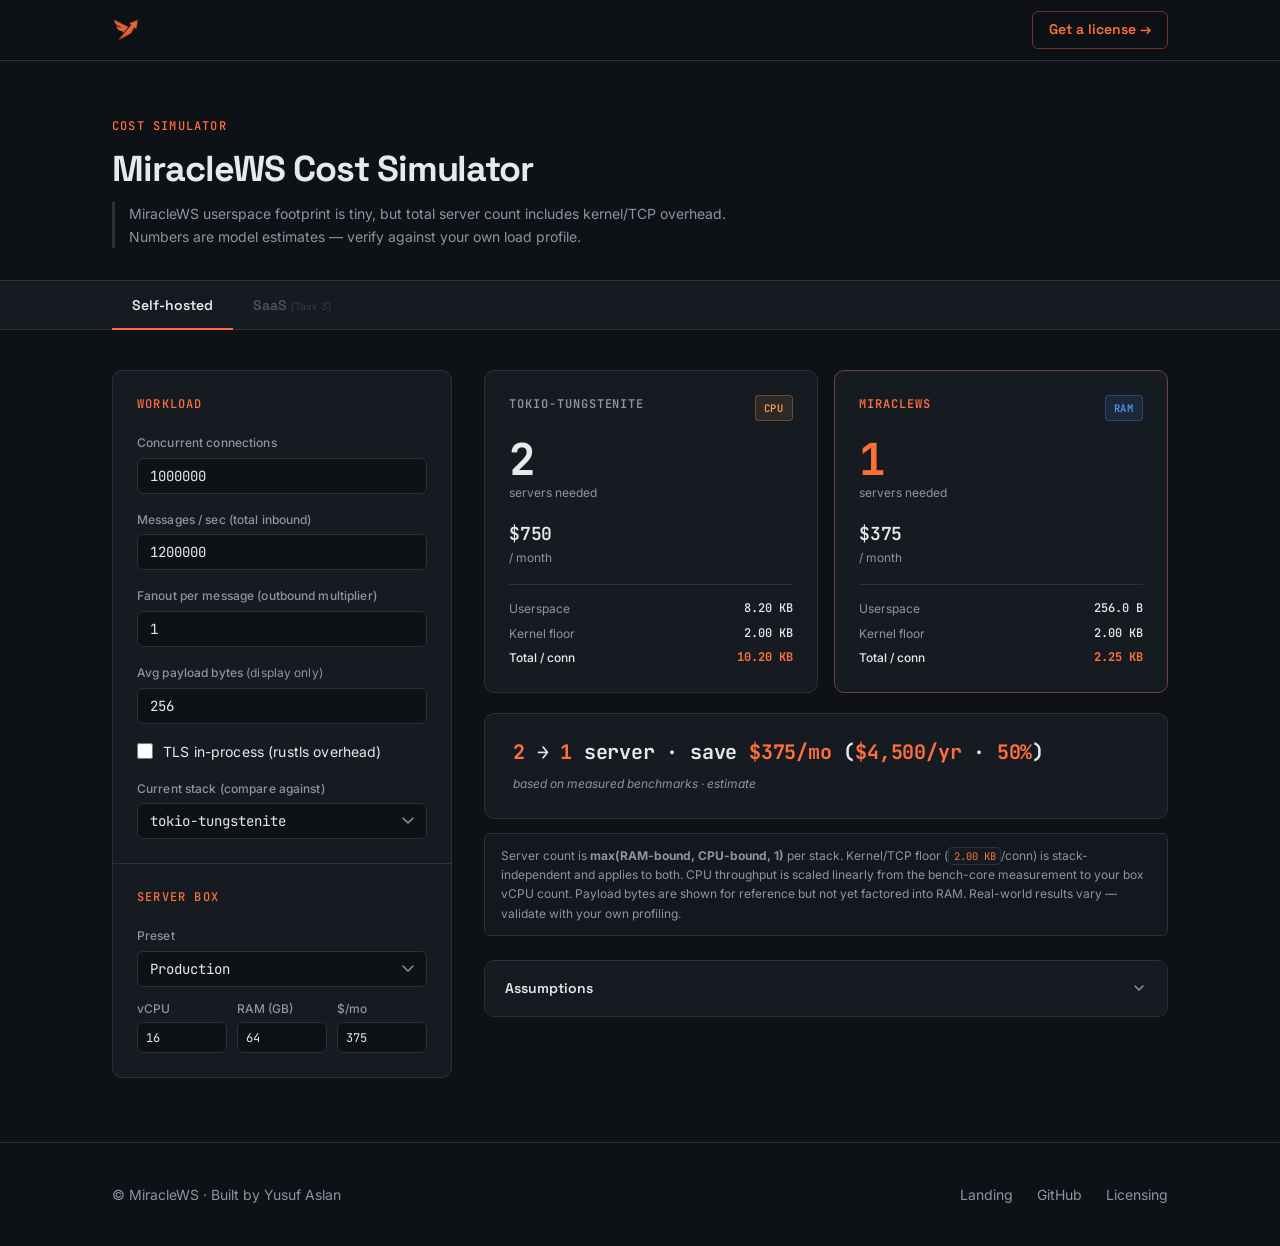
==== docs/cost.html @ 75345f38 "feat(cost-sim): cost.html + cost.js self-hosted tab + assumptions panel - cost-model.js: serversFor " ====
<!DOCTYPE html>
<html lang="en">
<head>
  <meta charset="UTF-8" />
  <meta name="viewport" content="width=device-width, initial-scale=1.0" />
  <title>MiracleWS Cost Simulator</title>
  <meta name="description" content="Estimate how many servers you need with MiracleWS vs your current WebSocket stack. Per-connection RAM breakdown with kernel/TCP overhead included." />

  <!-- Fonts -->
  <link rel="preconnect" href="https://fonts.googleapis.com" />
  <link rel="preconnect" href="https://fonts.gstatic.com" crossorigin />
  <link
    rel="stylesheet"
    href="https://fonts.googleapis.com/css2?family=Inter:wght@400;500&family=JetBrains+Mono:wght@400;500;600;700&family=Space+Grotesk:wght@400;500;600;700&display=swap"
  />

  <link rel="stylesheet" href="style.css" />
  <link rel="stylesheet" href="cost.css" />

  <!-- Screen-reader utility -->
  <style>
    .sr-only {
      position: absolute;
      width: 1px;
      height: 1px;
      padding: 0;
      margin: -1px;
      overflow: hidden;
      clip: rect(0, 0, 0, 0);
      white-space: nowrap;
      border-width: 0;
    }
  </style>
</head>
<body>

  <!-- Navigation -->
  <nav class="nav" aria-label="Site navigation">
    <div class="nav__inner">
      <a href="index.html" class="nav__logo" aria-label="MiracleWS — back to landing">
        <img src="assets/logo-mark.png" alt="MiracleWS mark" height="28" width="28" />
      </a>
      <a href="https://github.com/pikyusufaslan/miraclews/issues" class="nav__cta">
        Get a license &rarr;
      </a>
    </div>
  </nav>

  <main>

    <!-- Page header -->
    <header class="cost-header">
      <div class="container">
        <span class="section-label" aria-hidden="true">Cost Simulator</span>
        <h1>MiracleWS Cost Simulator</h1>
        <p class="cost-header__sub">
          MiracleWS userspace footprint is tiny, but total server count includes kernel/TCP overhead.
          Numbers are model estimates &mdash; verify against your own load profile.
        </p>
      </div>
    </header>

    <!-- Tab bar -->
    <div class="cost-tabs" role="tablist" aria-label="Simulator mode">
      <div class="cost-tabs__inner">
        <button
          id="tab-selfhosted"
          class="cost-tab cost-tab--active"
          role="tab"
          aria-selected="true"
          aria-controls="panel-selfhosted"
        >Self-hosted</button>
        <button
          id="tab-saas"
          class="cost-tab"
          role="tab"
          aria-selected="false"
          aria-controls="panel-saas"
          disabled
          title="SaaS comparison coming soon"
        >SaaS <span style="font-weight:400;opacity:0.6;font-size:0.75em;">(Task 3)</span></button>
      </div>
    </div>

    <!-- Self-hosted panel -->
    <section
      id="panel-selfhosted"
      class="cost-body"
      role="tabpanel"
      aria-labelledby="tab-selfhosted"
    >
      <div class="container">
        <div class="cost-layout">

          <!-- ── Inputs sidebar ── -->
          <aside class="cost-inputs" aria-label="Workload and box inputs">

            <!-- Workload -->
            <div class="input-section">
              <div class="input-section__title">Workload</div>

              <div class="input-row">
                <label for="input-conns">Concurrent connections</label>
                <input
                  type="number"
                  id="input-conns"
                  value="1000000"
                  min="0"
                  step="10000"
                  aria-describedby="conns-hint"
                />
                <span id="conns-hint" class="sr-only">Default 1 million connections</span>
              </div>

              <div class="input-row">
                <label for="input-msgs">Messages / sec (total inbound)</label>
                <input
                  type="number"
                  id="input-msgs"
                  value="1200000"
                  min="0"
                  step="100000"
                />
              </div>

              <div class="input-row">
                <label for="input-fanout">Fanout per message (outbound multiplier)</label>
                <input
                  type="number"
                  id="input-fanout"
                  value="1"
                  min="1"
                  step="1"
                />
              </div>

              <div class="input-row">
                <label for="input-payload">Avg payload bytes <span style="color:var(--muted);font-weight:400;">(display only)</span></label>
                <input
                  type="number"
                  id="input-payload"
                  value="256"
                  min="1"
                  step="64"
                  aria-describedby="payload-hint"
                />
                <span id="payload-hint" class="sr-only">Not currently factored into server count — shown for reference.</span>
              </div>

              <div class="input-row input-row--checkbox">
                <input type="checkbox" id="input-tls" />
                <label for="input-tls">TLS in-process (rustls overhead)</label>
              </div>

              <div class="input-row">
                <label for="input-stack">Current stack (compare against)</label>
                <select id="input-stack" aria-label="Current WebSocket stack">
                  <!-- populated by JS from DEFAULTS.stacks -->
                </select>
              </div>
            </div>

            <!-- Box preset -->
            <div class="input-section">
              <div class="input-section__title">Server box</div>
              <div class="box-preset-row">
                <div class="input-row" style="margin-bottom:0">
                  <label for="input-preset">Preset</label>
                  <select id="input-preset" aria-label="Box preset">
                    <!-- populated by JS from DEFAULTS.boxes -->
                  </select>
                </div>
                <div class="box-fields">
                  <div class="box-field">
                    <label for="input-vcpu">vCPU</label>
                    <input type="number" id="input-vcpu" min="1" step="1" />
                  </div>
                  <div class="box-field">
                    <label for="input-ram">RAM (GB)</label>
                    <input type="number" id="input-ram" min="1" step="1" />
                  </div>
                  <div class="box-field">
                    <label for="input-price">$/mo</label>
                    <input type="number" id="input-price" min="1" step="1" />
                  </div>
                </div>
              </div>
            </div>

          </aside>

          <!-- ── Results area ── -->
          <div class="cost-results" aria-live="polite" aria-label="Cost simulation results">

            <!-- Two comparison cards -->
            <div class="result-cards" role="region" aria-label="Comparison">
              <!-- Current stack card -->
              <div class="result-card" id="card-current" aria-label="Current stack results">
                <div class="result-card__header">
                  <span class="result-card__name" id="card-current-name">tokio-tungstenite</span>
                  <span class="result-card__bound-badge result-card__bound-badge--ram" id="card-current-badge">RAM</span>
                </div>
                <div class="result-card__primary">
                  <div class="result-card__servers" id="card-current-servers">—</div>
                  <div class="result-card__servers-label">servers needed</div>
                </div>
                <div>
                  <div class="result-card__monthly" id="card-current-monthly">—</div>
                  <div class="result-card__monthly-label">/ month</div>
                </div>
                <div class="result-card__breakdown">
                  <div class="breakdown-row">
                    <span class="breakdown-row__label">Userspace</span>
                    <span class="breakdown-row__value" id="card-current-us">—</span>
                  </div>
                  <div class="breakdown-row">
                    <span class="breakdown-row__label">Kernel floor</span>
                    <span class="breakdown-row__value" id="card-current-kern">—</span>
                  </div>
                  <div class="breakdown-row" id="card-current-tls-row" style="display:none">
                    <span class="breakdown-row__label">rustls (TLS)</span>
                    <span class="breakdown-row__value" id="card-current-tls-val">—</span>
                  </div>
                  <div class="breakdown-row breakdown-row--total">
                    <span class="breakdown-row__label">Total / conn</span>
                    <span class="breakdown-row__value" id="card-current-total">—</span>
                  </div>
                </div>
              </div>

              <!-- MiracleWS card -->
              <div class="result-card result-card--miraclews" id="card-mws" aria-label="MiracleWS results">
                <div class="result-card__header">
                  <span class="result-card__name">MiracleWS</span>
                  <span class="result-card__bound-badge result-card__bound-badge--ram" id="card-mws-badge">RAM</span>
                </div>
                <div class="result-card__primary">
                  <div class="result-card__servers" id="card-mws-servers">—</div>
                  <div class="result-card__servers-label">servers needed</div>
                </div>
                <div>
                  <div class="result-card__monthly" id="card-mws-monthly">—</div>
                  <div class="result-card__monthly-label">/ month</div>
                </div>
                <div class="result-card__breakdown">
                  <div class="breakdown-row">
                    <span class="breakdown-row__label">Userspace</span>
                    <span class="breakdown-row__value" id="card-mws-us">—</span>
                  </div>
                  <div class="breakdown-row">
                    <span class="breakdown-row__label">Kernel floor</span>
                    <span class="breakdown-row__value" id="card-mws-kern">—</span>
                  </div>
                  <div class="breakdown-row" id="card-mws-tls-row" style="display:none">
                    <span class="breakdown-row__label">rustls (TLS)</span>
                    <span class="breakdown-row__value" id="card-mws-tls-val">—</span>
                  </div>
                  <div class="breakdown-row breakdown-row--total">
                    <span class="breakdown-row__label">Total / conn</span>
                    <span class="breakdown-row__value" id="card-mws-total">—</span>
                  </div>
                </div>
              </div>
            </div>

            <!-- Saving headline -->
            <div class="saving-headline" id="saving-headline" aria-live="polite">
              <div class="saving-headline__line" id="saving-headline-text">Computing&hellip;</div>
              <div class="saving-headline__sub">based on measured benchmarks &middot; estimate</div>
            </div>

            <!-- Disclaimer -->
            <p class="cost-disclaimer">
              Server count is <strong>max(RAM-bound, CPU-bound, 1)</strong> per stack.
              Kernel/TCP floor (<code id="disc-kern">2 KB</code>/conn) is stack-independent and applies to both.
              CPU throughput is scaled linearly from the bench-core measurement to your box vCPU count.
              Payload bytes are shown for reference but not yet factored into RAM.
              Real-world results vary &mdash; validate with your own profiling.
            </p>

            <!-- Collapsible assumptions panel -->
            <details class="assumptions-panel" id="assumptions-panel">
              <summary>
                <span class="assumptions-summary__label">Assumptions</span>
                <svg class="assumptions-summary__chevron" width="16" height="16" viewBox="0 0 16 16" fill="none" aria-hidden="true">
                  <path d="M4 6l4 4 4-4" stroke="currentColor" stroke-width="1.5" stroke-linecap="round" stroke-linejoin="round"/>
                </svg>
              </summary>
              <div class="assumptions-content">

                <!-- Per-stack assumptions -->
                <div class="assumptions-group">
                  <div class="assumptions-group__title">Per-stack parameters</div>
                  <div class="assumptions-stacks" id="assumptions-stacks">
                    <!-- populated by JS -->
                  </div>
                </div>

                <!-- Global assumptions -->
                <div class="assumptions-group">
                  <div class="assumptions-group__title">Global parameters</div>
                  <div class="assumptions-grid">
                    <div class="assumption-field">
                      <label class="assumption-field__label" for="a-kernelFloorKB">
                        Kernel floor (KB/conn) <span class="tag tag--estimate">estimate</span>
                      </label>
                      <input type="number" id="a-kernelFloorKB" step="0.1" min="0" />
                    </div>
                    <div class="assumption-field">
                      <label class="assumption-field__label" for="a-rustlsKB">
                        rustls TLS (KB/conn) <span class="tag tag--measured">measured</span>
                      </label>
                      <input type="number" id="a-rustlsKB" step="0.1" min="0" />
                    </div>
                    <div class="assumption-field">
                      <label class="assumption-field__label" for="a-usableRamFrac">
                        Usable RAM fraction <span class="tag tag--estimate">estimate</span>
                      </label>
                      <input type="number" id="a-usableRamFrac" step="0.01" min="0.1" max="1" />
                    </div>
                    <div class="assumption-field">
                      <label class="assumption-field__label" for="a-benchCores">
                        Bench CPU cores <span class="tag tag--measured">measured</span>
                      </label>
                      <input type="number" id="a-benchCores" step="1" min="1" />
                    </div>
                  </div>
                </div>

                <!-- Reset -->
                <div class="assumptions-reset">
                  <button class="btn-reset" id="btn-reset" type="button">Reset to measured defaults</button>
                </div>

              </div>
            </details>

          </div><!-- /.cost-results -->

        </div><!-- /.cost-layout -->
      </div><!-- /.container -->
    </section>

    <!-- SaaS panel (stub — Task 3) -->
    <section
      id="panel-saas"
      role="tabpanel"
      aria-labelledby="tab-saas"
      hidden
    >
      <div class="container" style="padding-block: 4rem; text-align: center; color: var(--muted);">
        SaaS comparison coming in Task 3.
      </div>
    </section>

  </main>

  <!-- Footer -->
  <footer class="footer">
    <div class="footer__inner">
      <span class="footer__copy">&copy; MiracleWS &middot; Built by Yusuf Aslan</span>
      <nav class="footer__links" aria-label="Footer links">
        <a href="index.html" class="footer__link">Landing</a>
        <a href="https://github.com/pikyusufaslan/miraclews" class="footer__link">GitHub</a>
        <a href="https://github.com/pikyusufaslan/miraclews/issues" class="footer__link">Licensing</a>
      </nav>
    </div>
  </footer>

  <!-- Load model first, then UI wiring -->
  <script src="cost-model.js"></script>
  <script src="cost.js"></script>

</body>
</html>
---- docs/style.css ----
/* ================================================================
   MIRACLEWS — style.css
   Dark infrastructure product landing. Systems engineers audience.
   Palette: base/panel/hairline/text/muted/accent strictly from vars.
   ================================================================ */

/* ----------------------------------------------------------------
   1. Custom properties
   ---------------------------------------------------------------- */
:root {
  --base:     #0E1116;
  --panel:    #161B22;
  --hairline: #2A313C;
  --text:     #E6E9EE;
  --muted:    #8B95A3;
  --accent:   #FF6F3A;

  --font-display: 'Space Grotesk', system-ui, sans-serif;
  --font-body:    'Inter', system-ui, sans-serif;
  --font-mono:    'JetBrains Mono', 'Fira Code', monospace;

  --radius:   6px;
  --radius-lg: 10px;
  --container: 1120px;

  /* Type scale */
  --text-xs:   0.75rem;   /* 12px */
  --text-sm:   0.875rem;  /* 14px */
  --text-base: 1rem;      /* 16px */
  --text-lg:   1.125rem;  /* 18px */
  --text-xl:   1.25rem;   /* 20px */
  --text-2xl:  1.5rem;    /* 24px */
  --text-3xl:  1.875rem;  /* 30px */
  --text-4xl:  2.25rem;   /* 36px */
  --text-5xl:  3rem;      /* 48px */
  --text-6xl:  3.75rem;   /* 60px */
}

/* ----------------------------------------------------------------
   2. Reset & base
   ---------------------------------------------------------------- */
*, *::before, *::after {
  box-sizing: border-box;
  margin: 0;
  padding: 0;
}

html {
  scroll-behavior: smooth;
}

body {
  background-color: var(--base);
  color: var(--text);
  font-family: var(--font-body);
  font-size: var(--text-base);
  line-height: 1.65;
  -webkit-font-smoothing: antialiased;
  -moz-osx-font-smoothing: grayscale;
}

img {
  display: block;
  max-width: 100%;
  height: auto;
}

a {
  color: inherit;
  text-decoration: none;
}

/* ----------------------------------------------------------------
   3. Typography base
   ---------------------------------------------------------------- */
h1, h2, h3, h4 {
  font-family: var(--font-display);
  line-height: 1.15;
  color: var(--text);
  letter-spacing: -0.02em;
}

code, pre {
  font-family: var(--font-mono);
}

/* ----------------------------------------------------------------
   4. Layout utilities
   ---------------------------------------------------------------- */
.container {
  max-width: var(--container);
  margin-inline: auto;
  padding-inline: 2rem;
}

/* Sections use padding directly via section-specific rules.
   A shared .section class sets vertical rhythm.
   NOTE: all section padding declarations live here — no overrides
   elsewhere — to avoid specificity cancellation. */
.section {
  padding-block: 6rem;
}

.section--alt {
  background-color: var(--panel);
}

.section--flush-top {
  padding-top: 0;
}

/* Section heading block */
.section-label {
  display: block;
  font-family: var(--font-mono);
  font-size: var(--text-xs);
  font-weight: 500;
  letter-spacing: 0.1em;
  text-transform: uppercase;
  color: var(--accent);
  margin-bottom: 0.75rem;
}

.section-heading {
  font-size: clamp(var(--text-2xl), 3vw, var(--text-3xl));
  font-weight: 600;
  margin-bottom: 1rem;
}

.section-sub {
  font-size: var(--text-lg);
  color: var(--muted);
  max-width: 60ch;
  line-height: 1.7;
}

/* ----------------------------------------------------------------
   5. Navigation
   ---------------------------------------------------------------- */
.nav {
  position: sticky;
  top: 0;
  z-index: 100;
  /* Fallback for browsers without color-mix */
  background-color: rgba(14, 17, 22, 0.88);
  background-color: color-mix(in srgb, var(--base) 88%, transparent);
  backdrop-filter: blur(12px);
  -webkit-backdrop-filter: blur(12px);
  border-bottom: 1px solid var(--hairline);
}

.nav__inner {
  max-width: var(--container);
  margin-inline: auto;
  padding-inline: 2rem;
  height: 60px;
  display: flex;
  align-items: center;
  justify-content: space-between;
}

.nav__logo {
  display: flex;
  align-items: center;
  gap: 0.5rem;
  opacity: 0.9;
  transition: opacity 0.15s ease;
}

.nav__logo:hover,
.nav__logo:focus-visible {
  opacity: 1;
}

.nav__logo img {
  height: 28px;
  width: auto;
}

.nav__cta {
  font-family: var(--font-display);
  font-size: var(--text-sm);
  font-weight: 600;
  color: var(--accent);
  border: 1px solid color-mix(in srgb, var(--accent) 40%, transparent);
  padding: 0.4rem 1rem;
  border-radius: var(--radius);
  transition: background-color 0.15s ease, border-color 0.15s ease;
}

.nav__cta:hover,
.nav__cta:focus-visible {
  background-color: color-mix(in srgb, var(--accent) 10%, transparent);
  border-color: var(--accent);
  outline: none;
}

/* ----------------------------------------------------------------
   6. Hero
   ---------------------------------------------------------------- */
.hero {
  padding-block: 7rem 5rem;
  text-align: center;
  position: relative;
  overflow: hidden;
}

/* Subtle diagonal grid texture — engineered, not decorative */
.hero::before {
  content: '';
  position: absolute;
  inset: 0;
  background-image:
    linear-gradient(
      var(--hairline) 1px,
      transparent 1px
    ),
    linear-gradient(
      90deg,
      var(--hairline) 1px,
      transparent 1px
    );
  background-size: 64px 64px;
  opacity: 0.25;
  pointer-events: none;
}

/* Radial glow from center — very subtle */
.hero::after {
  content: '';
  position: absolute;
  inset: 0;
  background: radial-gradient(
    ellipse 70% 50% at 50% 0%,
    color-mix(in srgb, var(--accent) 6%, transparent),
    transparent 70%
  );
  pointer-events: none;
}

.hero__inner {
  position: relative;
  z-index: 1;
  max-width: var(--container);
  margin-inline: auto;
  padding-inline: 2rem;
}

.hero__wordmark {
  max-width: 380px;
  margin-inline: auto;
  margin-bottom: 3rem;
  animation: fadeUp 0.6s cubic-bezier(0.16, 1, 0.3, 1) both;
}

.hero__headline {
  font-size: clamp(var(--text-3xl), 5vw, var(--text-5xl));
  font-weight: 700;
  max-width: 18ch;
  margin-inline: auto;
  margin-bottom: 1.25rem;
  line-height: 1.1;
  letter-spacing: -0.03em;
  animation: fadeUp 0.6s 0.1s cubic-bezier(0.16, 1, 0.3, 1) both;
}

/* Ember on key phrase */
.hero__headline mark {
  background: none;
  color: var(--accent);
}

.hero__sub {
  font-size: var(--text-lg);
  color: var(--muted);
  max-width: 52ch;
  margin-inline: auto;
  margin-bottom: 2.5rem;
  line-height: 1.65;
  animation: fadeUp 0.6s 0.2s cubic-bezier(0.16, 1, 0.3, 1) both;
}

.hero__actions {
  display: flex;
  gap: 1rem;
  justify-content: center;
  align-items: center;
  flex-wrap: wrap;
  margin-bottom: 4rem;
  animation: fadeUp 0.6s 0.3s cubic-bezier(0.16, 1, 0.3, 1) both;
}

/* Primary CTA */
.btn-primary {
  display: inline-flex;
  align-items: center;
  gap: 0.5rem;
  font-family: var(--font-display);
  font-size: var(--text-base);
  font-weight: 600;
  color: var(--base);
  background-color: var(--accent);
  padding: 0.75rem 1.75rem;
  border-radius: var(--radius);
  border: 1px solid var(--accent);
  transition: background-color 0.15s ease, transform 0.15s ease;
  cursor: pointer;
}

.btn-primary:hover {
  background-color: color-mix(in srgb, var(--accent) 85%, #fff);
}

.btn-primary:active {
  transform: translateY(1px);
}

.btn-primary:focus-visible {
  outline: 2px solid var(--accent);
  outline-offset: 3px;
}

/* Secondary link */
.btn-ghost {
  display: inline-flex;
  align-items: center;
  gap: 0.375rem;
  font-family: var(--font-display);
  font-size: var(--text-base);
  font-weight: 500;
  color: var(--text);
  padding: 0.75rem 1.25rem;
  border-radius: var(--radius);
  border: 1px solid var(--hairline);
  transition: border-color 0.15s ease, color 0.15s ease;
}

.btn-ghost:hover {
  border-color: color-mix(in srgb, var(--hairline) 50%, var(--muted));
  color: var(--text);
}

.btn-ghost:focus-visible {
  outline: 2px solid var(--accent);
  outline-offset: 3px;
}

/* Hero ambient stat */
.hero__stat {
  display: inline-flex;
  flex-direction: column;
  align-items: center;
  gap: 0.375rem;
  animation: fadeUp 0.6s 0.4s cubic-bezier(0.16, 1, 0.3, 1) both;
}

.hero__stat-number {
  font-family: var(--font-mono);
  font-size: clamp(var(--text-4xl), 6vw, var(--text-6xl));
  font-weight: 600;
  color: var(--accent);
  line-height: 1;
  letter-spacing: -0.02em;
}

.hero__stat-label {
  font-family: var(--font-mono);
  font-size: var(--text-sm);
  color: var(--muted);
  letter-spacing: 0.04em;
}

/* ----------------------------------------------------------------
   7. Stats grid (At a glance)
   ---------------------------------------------------------------- */
.stats {
  padding-block: 5rem;
  border-top: 1px solid var(--hairline);
  border-bottom: 1px solid var(--hairline);
}

.stats__grid {
  display: grid;
  grid-template-columns: repeat(4, 1fr);
  gap: 1.5px;
  background-color: var(--hairline);
  border: 1px solid var(--hairline);
  border-radius: var(--radius-lg);
  overflow: hidden;
}

.stat-card {
  background-color: var(--panel);
  padding: 2.5rem 2rem;
  display: flex;
  flex-direction: column;
  gap: 0.625rem;
}

.stat-card__number {
  font-family: var(--font-mono);
  font-size: clamp(var(--text-3xl), 4vw, 2.75rem);
  font-weight: 700;
  color: var(--accent);
  line-height: 1;
  letter-spacing: -0.02em;
}

.stat-card__label {
  font-size: var(--text-sm);
  color: var(--muted);
  line-height: 1.4;
  font-weight: 400;
}

/* ----------------------------------------------------------------
   8. Why section
   ---------------------------------------------------------------- */
.why__body {
  max-width: 70ch;
}

.why__body p {
  color: var(--text);
  margin-bottom: 1.25rem;
  font-size: var(--text-base);
  line-height: 1.75;
}

.why__body p:last-child {
  margin-bottom: 0;
}

/* Global inline code style — used in why, how notes, bench, etc. */
:not(pre) > code {
  font-family: var(--font-mono);
  font-size: 0.875em;
  background-color: var(--panel);
  border: 1px solid var(--hairline);
  padding: 0.125em 0.45em;
  border-radius: 4px;
  color: var(--accent);
}

/* In section--alt panels, panel bg same as parent; use hairline bg instead */
.section--alt :not(pre) > code {
  background-color: var(--base);
}

/* ----------------------------------------------------------------
   9. How it works
   ---------------------------------------------------------------- */
.how__diagram-wrapper {
  margin-top: 3rem;
  background-color: var(--panel);
  border: 1px solid var(--hairline);
  border-radius: var(--radius-lg);
  overflow: hidden;
}

.how__diagram-header {
  display: flex;
  align-items: center;
  gap: 0.5rem;
  padding: 0.875rem 1.25rem;
  border-bottom: 1px solid var(--hairline);
  background-color: color-mix(in srgb, var(--hairline) 40%, var(--panel));
}

/* Traffic-light dots — engineering terminal aesthetic */
.how__diagram-dot {
  width: 12px;
  height: 12px;
  border-radius: 50%;
  background-color: var(--hairline);
}

.how__diagram-title {
  font-family: var(--font-mono);
  font-size: var(--text-xs);
  color: var(--muted);
  letter-spacing: 0.05em;
  margin-left: 0.5rem;
}

.how__diagram pre {
  padding: 2rem;
  font-family: var(--font-mono);
  font-size: clamp(0.65rem, 1.1vw, var(--text-sm));
  line-height: 1.6;
  color: var(--text);
  overflow-x: auto;
  white-space: pre;
  tab-size: 2;
  /* Ensure scroll doesn't bleed outside rounded wrapper */
  -webkit-overflow-scrolling: touch;
}

/* Color annotations within the diagram */
.how__diagram .dia-accent {
  color: var(--accent);
}

.how__diagram .dia-muted {
  color: var(--muted);
}

.how__notes {
  display: grid;
  grid-template-columns: repeat(3, 1fr);
  gap: 1.5rem;
  margin-top: 2rem;
}

.how__note {
  padding: 1.5rem;
  background-color: var(--panel);
  border: 1px solid var(--hairline);
  border-radius: var(--radius);
}

.how__note-title {
  font-family: var(--font-display);
  font-size: var(--text-sm);
  font-weight: 600;
  color: var(--text);
  margin-bottom: 0.5rem;
}

.how__note-body {
  font-size: var(--text-sm);
  color: var(--muted);
  line-height: 1.6;
}

/* ----------------------------------------------------------------
   10. Benchmarks
   ---------------------------------------------------------------- */
.bench__table-wrapper {
  margin-top: 2.5rem;
  border: 1px solid var(--hairline);
  border-radius: var(--radius-lg);
  overflow: hidden;
  overflow-x: auto;
}

table.bench-table {
  width: 100%;
  border-collapse: collapse;
  font-size: var(--text-sm);
}

.bench-table thead {
  background-color: color-mix(in srgb, var(--hairline) 40%, var(--panel));
  border-bottom: 1px solid var(--hairline);
}

.bench-table th {
  padding: 0.875rem 1.5rem;
  text-align: left;
  font-family: var(--font-mono);
  font-size: var(--text-xs);
  font-weight: 500;
  letter-spacing: 0.08em;
  text-transform: uppercase;
  color: var(--muted);
  white-space: nowrap;
}

.bench-table td {
  padding: 1.25rem 1.5rem;
  border-bottom: 1px solid var(--hairline);
  vertical-align: middle;
  color: var(--text);
}

.bench-table tbody tr:last-child td {
  border-bottom: none;
}

.bench-table tbody tr {
  background-color: var(--panel);
  transition: background-color 0.12s ease;
}

.bench-table tbody tr:hover {
  background-color: color-mix(in srgb, var(--panel) 80%, var(--hairline));
}

/* Backend name cell */
.bench-table td:first-child {
  font-family: var(--font-mono);
  font-size: var(--text-sm);
  color: var(--text);
  white-space: nowrap;
}

/* Numeric cells */
.bench-table td.num {
  font-family: var(--font-mono);
  font-weight: 600;
  color: var(--accent);
  white-space: nowrap;
}

.bench-table td.num-plain {
  font-family: var(--font-mono);
  color: var(--text);
  white-space: nowrap;
}

/* Callout */
.bench__callout {
  margin-top: 1.5rem;
  padding: 1.25rem 1.5rem;
  border-left: 3px solid var(--accent);
  background-color: color-mix(in srgb, var(--accent) 5%, var(--panel));
  border-radius: 0 var(--radius) var(--radius) 0;
  font-size: var(--text-sm);
  color: var(--text);
  line-height: 1.6;
}

.bench__callout strong {
  color: var(--accent);
  font-family: var(--font-mono);
}

.bench__note {
  margin-top: 1rem;
  font-size: var(--text-xs);
  color: var(--muted);
  letter-spacing: 0.01em;
}

/* ----------------------------------------------------------------
   11. Evidence
   ---------------------------------------------------------------- */
.evidence__grid {
  display: grid;
  grid-template-columns: repeat(3, 1fr);
  gap: 1.5rem;
  margin-top: 3rem;
}

.evidence-card {
  background-color: var(--panel);
  border: 1px solid var(--hairline);
  border-radius: var(--radius-lg);
  padding: 2rem;
  display: flex;
  flex-direction: column;
  gap: 1rem;
}

.evidence-card__badge {
  display: inline-flex;
  align-items: center;
  gap: 0.375rem;
  font-family: var(--font-mono);
  font-size: var(--text-xs);
  font-weight: 500;
  letter-spacing: 0.06em;
  text-transform: uppercase;
  color: var(--accent);
  padding: 0.3rem 0.75rem;
  border: 1px solid color-mix(in srgb, var(--accent) 35%, transparent);
  border-radius: 100px;
  width: fit-content;
}

/* Green badge variant for "passed" */
.evidence-card__badge--green {
  color: #4CAF7D;
  border-color: color-mix(in srgb, #4CAF7D 35%, transparent);
}

.evidence-card__title {
  font-family: var(--font-display);
  font-size: var(--text-lg);
  font-weight: 600;
  color: var(--text);
  line-height: 1.3;
}

.evidence-card__stat {
  font-family: var(--font-mono);
  font-size: clamp(var(--text-2xl), 3vw, var(--text-3xl));
  font-weight: 700;
  color: var(--accent);
  line-height: 1;
  letter-spacing: -0.01em;
}

.evidence-card__body {
  font-size: var(--text-sm);
  color: var(--muted);
  line-height: 1.65;
  margin-top: auto;
}

/* ----------------------------------------------------------------
   12. Licensing CTA
   ---------------------------------------------------------------- */
.cta-section {
  padding-block: 7rem;
  text-align: center;
}

.cta-section__inner {
  max-width: 640px;
  margin-inline: auto;
}

.cta-section__eyebrow {
  font-family: var(--font-mono);
  font-size: var(--text-xs);
  letter-spacing: 0.12em;
  text-transform: uppercase;
  color: var(--muted);
  margin-bottom: 1.5rem;
}

.cta-section__heading {
  font-size: clamp(var(--text-2xl), 4vw, var(--text-4xl));
  font-weight: 700;
  margin-bottom: 1.25rem;
  line-height: 1.15;
}

.cta-section__body {
  font-size: var(--text-base);
  color: var(--muted);
  line-height: 1.75;
  margin-bottom: 2.5rem;
  max-width: 52ch;
  margin-inline: auto;
}

.cta-section__body p {
  margin-bottom: 0;
}

/* ----------------------------------------------------------------
   13. Footer
   ---------------------------------------------------------------- */
.footer {
  border-top: 1px solid var(--hairline);
  padding-block: 2.5rem;
}

.footer__inner {
  max-width: var(--container);
  margin-inline: auto;
  padding-inline: 2rem;
  display: flex;
  align-items: center;
  justify-content: space-between;
  flex-wrap: wrap;
  gap: 1rem;
}

.footer__copy {
  font-size: var(--text-sm);
  color: var(--muted);
}

.footer__links {
  display: flex;
  gap: 1.5rem;
  align-items: center;
}

.footer__link {
  font-size: var(--text-sm);
  color: var(--muted);
  transition: color 0.15s ease;
}

.footer__link:hover {
  color: var(--text);
}

.footer__link:focus-visible {
  outline: 2px solid var(--accent);
  outline-offset: 3px;
  border-radius: 2px;
}

/* ----------------------------------------------------------------
   14. Animations
   ---------------------------------------------------------------- */
@keyframes fadeUp {
  from {
    opacity: 0;
    transform: translateY(18px);
  }
  to {
    opacity: 1;
    transform: translateY(0);
  }
}

/* ----------------------------------------------------------------
   15. Focus visible (global)
   ---------------------------------------------------------------- */
:focus-visible {
  outline: 2px solid var(--accent);
  outline-offset: 3px;
  border-radius: 3px;
}

/* Reset for elements that handle focus themselves */
:focus:not(:focus-visible) {
  outline: none;
}

/* ----------------------------------------------------------------
   16. Responsive
   ---------------------------------------------------------------- */

/* ≤ 900px — collapse stats to 2 cols, how notes to 1 col */
@media (max-width: 900px) {
  .stats__grid {
    grid-template-columns: repeat(2, 1fr);
  }

  .how__notes {
    grid-template-columns: repeat(2, 1fr);
  }

  .evidence__grid {
    grid-template-columns: repeat(2, 1fr);
  }
}

/* ≤ 640px — full mobile */
@media (max-width: 640px) {
  .container {
    padding-inline: 1.25rem;
  }

  .section {
    padding-block: 4rem;
  }

  .nav__inner {
    padding-inline: 1.25rem;
  }

  .hero {
    padding-block: 4.5rem 3.5rem;
  }

  .hero__inner {
    padding-inline: 1.25rem;
  }

  .hero__wordmark {
    max-width: 260px;
    margin-bottom: 2rem;
  }

  .stats {
    padding-block: 3.5rem;
  }

  .stats__grid {
    grid-template-columns: repeat(2, 1fr);
  }

  .stat-card {
    padding: 1.75rem 1.25rem;
  }

  .how__notes {
    grid-template-columns: 1fr;
  }

  .evidence__grid {
    grid-template-columns: 1fr;
  }

  .bench__table-wrapper {
    margin-inline: -1.25rem;
    border-radius: 0;
    border-left: none;
    border-right: none;
  }

  .bench-table th,
  .bench-table td {
    padding: 0.875rem 1rem;
  }

  .footer__inner {
    flex-direction: column;
    align-items: flex-start;
    padding-inline: 1.25rem;
  }

  .cta-section {
    padding-block: 4.5rem;
  }
}

/* ≤ 420px */
@media (max-width: 420px) {
  .stats__grid {
    grid-template-columns: 1fr;
  }

  .hero__actions {
    flex-direction: column;
    align-items: stretch;
  }

  .btn-primary,
  .btn-ghost {
    justify-content: center;
  }
}

/* ----------------------------------------------------------------
   17. Reduced motion
   ---------------------------------------------------------------- */
@media (prefers-reduced-motion: reduce) {
  html {
    scroll-behavior: auto;
  }

  *,
  *::before,
  *::after {
    animation-duration: 0.01ms !important;
    animation-iteration-count: 1 !important;
    transition-duration: 0.01ms !important;
  }
}
---- docs/cost.css ----
/* ================================================================
   MIRACLEWS — cost.css
   Cost Simulator page styles. Extends style.css variables/resets.
   ================================================================ */

/* ----------------------------------------------------------------
   Page header
   ---------------------------------------------------------------- */
.cost-header {
  padding-block: 3.5rem 2rem;
  border-bottom: 1px solid var(--hairline);
}

.cost-header h1 {
  font-size: clamp(var(--text-2xl), 3.5vw, var(--text-4xl));
  font-weight: 700;
  letter-spacing: -0.03em;
  margin-bottom: 0.75rem;
}

.cost-header__sub {
  font-size: var(--text-sm);
  color: var(--muted);
  max-width: 70ch;
  line-height: 1.65;
  border-left: 3px solid var(--hairline);
  padding-left: 0.875rem;
  margin-top: 0.5rem;
}

/* ----------------------------------------------------------------
   Tab bar
   ---------------------------------------------------------------- */
.cost-tabs {
  border-bottom: 1px solid var(--hairline);
  background-color: var(--panel);
}

.cost-tabs__inner {
  max-width: var(--container);
  margin-inline: auto;
  padding-inline: 2rem;
  display: flex;
  gap: 0;
}

.cost-tab {
  font-family: var(--font-display);
  font-size: var(--text-sm);
  font-weight: 600;
  color: var(--muted);
  background: none;
  border: none;
  border-bottom: 2px solid transparent;
  padding: 0.875rem 1.25rem;
  cursor: pointer;
  transition: color 0.15s ease, border-color 0.15s ease;
  position: relative;
  top: 1px; /* overlap the border-bottom of .cost-tabs */
  white-space: nowrap;
}

.cost-tab:hover {
  color: var(--text);
}

.cost-tab--active {
  color: var(--text);
  border-bottom-color: var(--accent);
}

.cost-tab:disabled {
  cursor: not-allowed;
  opacity: 0.45;
}

.cost-tab:focus-visible {
  outline: 2px solid var(--accent);
  outline-offset: -2px;
}

/* ----------------------------------------------------------------
   Main layout — sidebar inputs + results
   ---------------------------------------------------------------- */
.cost-body {
  padding-block: 2.5rem 4rem;
}

.cost-layout {
  display: grid;
  grid-template-columns: 340px 1fr;
  gap: 2rem;
  align-items: start;
}

/* ----------------------------------------------------------------
   Input panel
   ---------------------------------------------------------------- */
.cost-inputs {
  background-color: var(--panel);
  border: 1px solid var(--hairline);
  border-radius: var(--radius-lg);
  overflow: hidden;
}

.input-section {
  padding: 1.5rem;
  border-bottom: 1px solid var(--hairline);
}

.input-section:last-child {
  border-bottom: none;
}

.input-section__title {
  font-family: var(--font-mono);
  font-size: var(--text-xs);
  font-weight: 500;
  letter-spacing: 0.1em;
  text-transform: uppercase;
  color: var(--accent);
  margin-bottom: 1.125rem;
}

.input-row {
  display: flex;
  flex-direction: column;
  gap: 0.3rem;
  margin-bottom: 1rem;
}

.input-row:last-child {
  margin-bottom: 0;
}

.input-row label {
  font-size: var(--text-xs);
  font-weight: 500;
  color: var(--muted);
  letter-spacing: 0.01em;
}

.input-row input[type="number"],
.input-row select {
  width: 100%;
  background-color: var(--base);
  border: 1px solid var(--hairline);
  border-radius: var(--radius);
  color: var(--text);
  font-family: var(--font-mono);
  font-size: var(--text-sm);
  padding: 0.5rem 0.75rem;
  transition: border-color 0.15s ease;
  appearance: none;
  -webkit-appearance: none;
}

.input-row select {
  background-image: url("data:image/svg+xml,%3Csvg xmlns='http://www.w3.org/2000/svg' width='12' height='8' viewBox='0 0 12 8'%3E%3Cpath d='M1 1l5 5 5-5' stroke='%238B95A3' stroke-width='1.5' fill='none' stroke-linecap='round' stroke-linejoin='round'/%3E%3C/svg%3E");
  background-repeat: no-repeat;
  background-position: right 0.75rem center;
  padding-right: 2.25rem;
  cursor: pointer;
}

.input-row input[type="number"]:focus,
.input-row select:focus {
  outline: none;
  border-color: var(--accent);
}

.input-row input[type="number"]:hover,
.input-row select:hover {
  border-color: color-mix(in srgb, var(--hairline) 50%, var(--muted));
}

/* Chrome: hide spinner arrows */
.input-row input[type="number"]::-webkit-outer-spin-button,
.input-row input[type="number"]::-webkit-inner-spin-button {
  -webkit-appearance: none;
  margin: 0;
}

/* Checkbox row */
.input-row--checkbox {
  flex-direction: row;
  align-items: center;
  gap: 0.625rem;
}

.input-row--checkbox label {
  cursor: pointer;
  font-size: var(--text-sm);
  color: var(--text);
  font-weight: 400;
}

.input-row--checkbox input[type="checkbox"] {
  width: 16px;
  height: 16px;
  accent-color: var(--accent);
  cursor: pointer;
  flex-shrink: 0;
}

/* Box preset row: preset select + editable fields in a grid */
.box-preset-row {
  display: flex;
  flex-direction: column;
  gap: 0.75rem;
}

.box-fields {
  display: grid;
  grid-template-columns: repeat(3, 1fr);
  gap: 0.625rem;
}

.box-field {
  display: flex;
  flex-direction: column;
  gap: 0.25rem;
}

.box-field label {
  font-size: var(--text-xs);
  color: var(--muted);
  font-weight: 500;
}

.box-field input {
  width: 100%;
  background-color: var(--base);
  border: 1px solid var(--hairline);
  border-radius: var(--radius);
  color: var(--text);
  font-family: var(--font-mono);
  font-size: var(--text-xs);
  padding: 0.4rem 0.5rem;
  transition: border-color 0.15s ease;
  -moz-appearance: textfield;
}

.box-field input::-webkit-outer-spin-button,
.box-field input::-webkit-inner-spin-button {
  -webkit-appearance: none;
  margin: 0;
}

.box-field input:focus {
  outline: none;
  border-color: var(--accent);
}

/* ----------------------------------------------------------------
   Result cards
   ---------------------------------------------------------------- */
.result-cards {
  display: grid;
  grid-template-columns: 1fr 1fr;
  gap: 1rem;
  margin-bottom: 1.25rem;
}

.result-card {
  background-color: var(--panel);
  border: 1px solid var(--hairline);
  border-radius: var(--radius-lg);
  padding: 1.5rem;
  display: flex;
  flex-direction: column;
  gap: 1rem;
}

.result-card--miraclews {
  border-color: color-mix(in srgb, var(--accent) 30%, var(--hairline));
}

.result-card__header {
  display: flex;
  align-items: flex-start;
  justify-content: space-between;
  gap: 0.5rem;
}

.result-card__name {
  font-family: var(--font-mono);
  font-size: var(--text-xs);
  font-weight: 600;
  color: var(--muted);
  text-transform: uppercase;
  letter-spacing: 0.08em;
}

.result-card--miraclews .result-card__name {
  color: var(--accent);
}

.result-card__bound-badge {
  display: inline-flex;
  align-items: center;
  font-family: var(--font-mono);
  font-size: 0.65rem;
  font-weight: 600;
  letter-spacing: 0.08em;
  text-transform: uppercase;
  padding: 0.2rem 0.5rem;
  border-radius: 4px;
  flex-shrink: 0;
}

.result-card__bound-badge--ram {
  background-color: color-mix(in srgb, #4C9AF7 10%, transparent);
  color: #4C9AF7;
  border: 1px solid color-mix(in srgb, #4C9AF7 30%, transparent);
}

.result-card__bound-badge--cpu {
  background-color: color-mix(in srgb, #F7A24C 10%, transparent);
  color: #F7A24C;
  border: 1px solid color-mix(in srgb, #F7A24C 30%, transparent);
}

.result-card__primary {
  display: flex;
  flex-direction: column;
  gap: 0.125rem;
}

.result-card__servers {
  font-family: var(--font-mono);
  font-size: clamp(var(--text-3xl), 4vw, 2.75rem);
  font-weight: 700;
  color: var(--text);
  line-height: 1;
  letter-spacing: -0.02em;
}

.result-card--miraclews .result-card__servers {
  color: var(--accent);
}

.result-card__servers-label {
  font-size: var(--text-xs);
  color: var(--muted);
}

.result-card__monthly {
  font-family: var(--font-mono);
  font-size: var(--text-lg);
  font-weight: 600;
  color: var(--text);
  letter-spacing: -0.01em;
}

.result-card__monthly-label {
  font-size: var(--text-xs);
  color: var(--muted);
}

.result-card__breakdown {
  border-top: 1px solid var(--hairline);
  padding-top: 0.875rem;
  display: flex;
  flex-direction: column;
  gap: 0.3rem;
}

.breakdown-row {
  display: flex;
  justify-content: space-between;
  align-items: center;
  font-size: var(--text-xs);
}

.breakdown-row__label {
  color: var(--muted);
}

.breakdown-row__value {
  font-family: var(--font-mono);
  color: var(--text);
  font-weight: 500;
}

.breakdown-row--total .breakdown-row__label {
  color: var(--text);
  font-weight: 500;
}

.breakdown-row--total .breakdown-row__value {
  color: var(--accent);
  font-weight: 700;
}

/* ----------------------------------------------------------------
   Saving headline
   ---------------------------------------------------------------- */
.saving-headline {
  background-color: var(--panel);
  border: 1px solid var(--hairline);
  border-radius: var(--radius-lg);
  padding: 1.5rem 1.75rem;
  margin-bottom: 0.875rem;
}

.saving-headline__line {
  font-family: var(--font-mono);
  font-size: clamp(var(--text-base), 2vw, var(--text-xl));
  font-weight: 700;
  color: var(--text);
  letter-spacing: -0.01em;
  line-height: 1.4;
}

.saving-headline__line .accent {
  color: var(--accent);
}

.saving-headline__sub {
  margin-top: 0.5rem;
  font-size: var(--text-xs);
  color: var(--muted);
  font-style: italic;
}

.saving-headline--nosave .saving-headline__line {
  color: var(--muted);
}

/* ----------------------------------------------------------------
   Disclaimer
   ---------------------------------------------------------------- */
.cost-disclaimer {
  font-size: var(--text-xs);
  color: var(--muted);
  line-height: 1.6;
  padding: 0.75rem 1rem;
  border: 1px solid var(--hairline);
  border-radius: var(--radius);
  background-color: color-mix(in srgb, var(--hairline) 20%, transparent);
  margin-bottom: 1.5rem;
}

.cost-disclaimer a {
  color: var(--accent);
  text-decoration: underline;
  text-underline-offset: 2px;
}

/* ----------------------------------------------------------------
   Assumptions panel (collapsible <details>)
   ---------------------------------------------------------------- */
.assumptions-panel {
  border: 1px solid var(--hairline);
  border-radius: var(--radius-lg);
  overflow: hidden;
}

.assumptions-panel summary {
  display: flex;
  align-items: center;
  justify-content: space-between;
  padding: 1rem 1.25rem;
  background-color: var(--panel);
  cursor: pointer;
  user-select: none;
  list-style: none;
  gap: 0.75rem;
}

.assumptions-panel summary::-webkit-details-marker {
  display: none;
}

.assumptions-summary__label {
  font-family: var(--font-display);
  font-size: var(--text-sm);
  font-weight: 600;
  color: var(--text);
}

.assumptions-summary__chevron {
  flex-shrink: 0;
  color: var(--muted);
  transition: transform 0.2s ease;
}

.assumptions-panel[open] .assumptions-summary__chevron {
  transform: rotate(180deg);
}

.assumptions-panel summary:hover .assumptions-summary__label {
  color: var(--accent);
}

.assumptions-panel summary:focus-visible {
  outline: 2px solid var(--accent);
  outline-offset: -2px;
}

.assumptions-content {
  padding: 1.5rem;
  border-top: 1px solid var(--hairline);
  background-color: var(--base);
  display: flex;
  flex-direction: column;
  gap: 1.5rem;
}

.assumptions-group__title {
  font-family: var(--font-mono);
  font-size: var(--text-xs);
  font-weight: 500;
  letter-spacing: 0.1em;
  text-transform: uppercase;
  color: var(--muted);
  margin-bottom: 0.875rem;
}

.assumptions-grid {
  display: grid;
  grid-template-columns: repeat(auto-fill, minmax(160px, 1fr));
  gap: 0.875rem;
}

.assumption-field {
  display: flex;
  flex-direction: column;
  gap: 0.25rem;
}

.assumption-field__label {
  font-size: var(--text-xs);
  color: var(--muted);
  display: flex;
  align-items: center;
  gap: 0.375rem;
  flex-wrap: wrap;
}

.tag {
  font-family: var(--font-mono);
  font-size: 0.6rem;
  font-weight: 600;
  letter-spacing: 0.06em;
  text-transform: uppercase;
  padding: 0.1rem 0.35rem;
  border-radius: 3px;
}

.tag--measured {
  background-color: color-mix(in srgb, #4CAF7D 12%, transparent);
  color: #4CAF7D;
  border: 1px solid color-mix(in srgb, #4CAF7D 30%, transparent);
}

.tag--estimate {
  background-color: color-mix(in srgb, #F7C74C 10%, transparent);
  color: #C8A030;
  border: 1px solid color-mix(in srgb, #F7C74C 25%, transparent);
}

.assumption-field input {
  background-color: var(--panel);
  border: 1px solid var(--hairline);
  border-radius: var(--radius);
  color: var(--text);
  font-family: var(--font-mono);
  font-size: var(--text-xs);
  padding: 0.4rem 0.625rem;
  transition: border-color 0.15s ease;
  -moz-appearance: textfield;
}

.assumption-field input::-webkit-outer-spin-button,
.assumption-field input::-webkit-inner-spin-button {
  -webkit-appearance: none;
  margin: 0;
}

.assumption-field input:focus {
  outline: none;
  border-color: var(--accent);
}

/* Stack sub-grid inside assumptions */
.assumptions-stacks {
  display: flex;
  flex-direction: column;
  gap: 0.75rem;
}

.assumption-stack-row {
  display: grid;
  grid-template-columns: 1fr 1fr 1fr;
  gap: 0.625rem;
  align-items: end;
  padding: 0.875rem;
  border: 1px solid var(--hairline);
  border-radius: var(--radius);
  background-color: var(--panel);
}

.assumption-stack-row__name {
  font-family: var(--font-mono);
  font-size: var(--text-xs);
  color: var(--text);
  font-weight: 500;
  padding-bottom: 0.25rem;
  align-self: end;
  padding-bottom: 0;
  display: flex;
  align-items: center;
  gap: 0.375rem;
}

.assumptions-reset {
  margin-top: 0.5rem;
}

.btn-reset {
  font-family: var(--font-display);
  font-size: var(--text-xs);
  font-weight: 600;
  color: var(--muted);
  background: none;
  border: 1px solid var(--hairline);
  border-radius: var(--radius);
  padding: 0.4rem 0.875rem;
  cursor: pointer;
  transition: color 0.15s ease, border-color 0.15s ease;
}

.btn-reset:hover {
  color: var(--text);
  border-color: var(--muted);
}

.btn-reset:focus-visible {
  outline: 2px solid var(--accent);
  outline-offset: 3px;
}

/* ----------------------------------------------------------------
   Responsive
   ---------------------------------------------------------------- */
@media (max-width: 900px) {
  .cost-layout {
    grid-template-columns: 1fr;
  }

  .cost-inputs {
    width: 100%;
  }
}

@media (max-width: 640px) {
  .cost-tabs__inner {
    padding-inline: 1.25rem;
  }

  .cost-header {
    padding-block: 2.5rem 1.5rem;
  }

  .result-cards {
    grid-template-columns: 1fr;
  }

  .box-fields {
    grid-template-columns: repeat(3, 1fr);
  }

  .assumption-stack-row {
    grid-template-columns: 1fr 1fr;
  }

  .assumption-stack-row__name {
    grid-column: 1 / -1;
  }
}

@media (max-width: 420px) {
  .box-fields {
    grid-template-columns: 1fr 1fr;
  }

  .assumptions-grid {
    grid-template-columns: 1fr 1fr;
  }
}
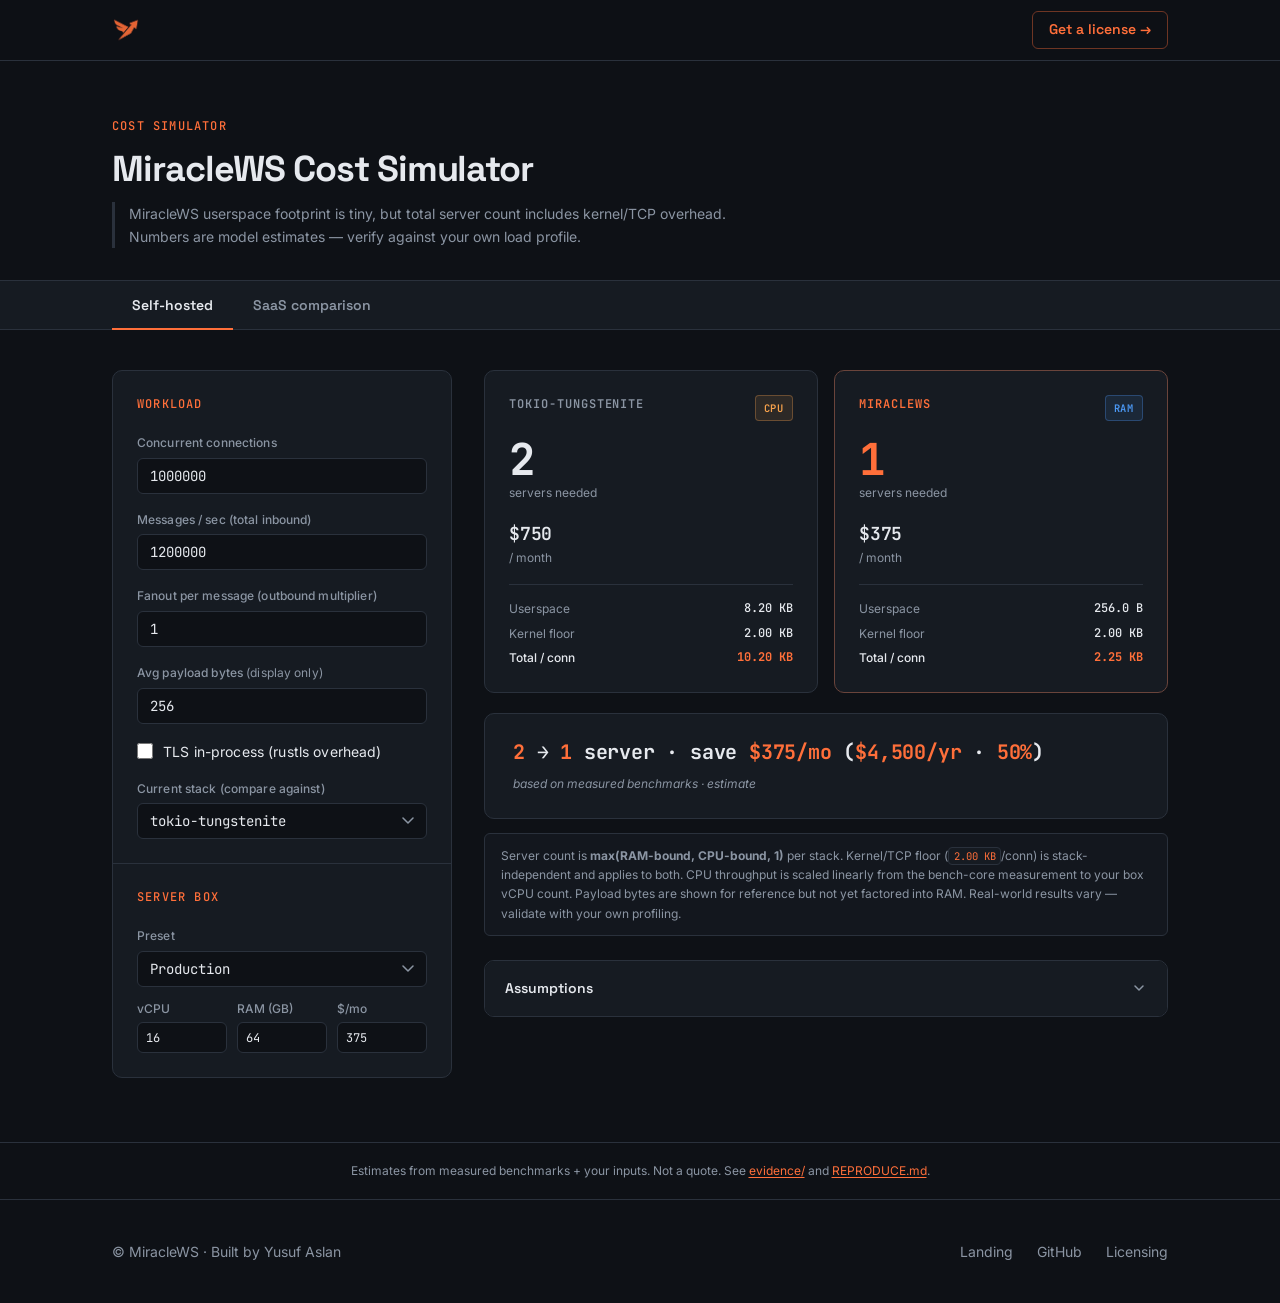
==== commit 5deb9b46: "feat(cost-sim): SaaS tab + tab switching + dated labels + landing nav-link - SaaS tab: editable prov" ====
--- a/docs/cost.html
+++ b/docs/cost.html
@@ -76,9 +76,7 @@
           role="tab"
           aria-selected="false"
           aria-controls="panel-saas"
-          disabled
-          title="SaaS comparison coming soon"
-        >SaaS <span style="font-weight:400;opacity:0.6;font-size:0.75em;">(Task 3)</span></button>
+        >SaaS comparison</button>
       </div>
     </div>
 
@@ -341,17 +339,83 @@
       </div><!-- /.container -->
     </section>
 
-    <!-- SaaS panel (stub — Task 3) -->
+    <!-- SaaS panel -->
     <section
       id="panel-saas"
+      class="cost-body"
       role="tabpanel"
       aria-labelledby="tab-saas"
       hidden
     >
-      <div class="container" style="padding-block: 4rem; text-align: center; color: var(--muted);">
-        SaaS comparison coming in Task 3.
+      <div class="container">
+        <div class="cost-layout">
+
+          <!-- Inputs sidebar -->
+          <aside class="cost-inputs" aria-label="SaaS workload inputs">
+            <div class="input-section">
+              <div class="input-section__title">Workload</div>
+
+              <div class="input-row">
+                <label for="saas-conns">Concurrent connections (peak)</label>
+                <input
+                  type="number"
+                  id="saas-conns"
+                  value="1000000"
+                  min="0"
+                  step="10000"
+                  aria-describedby="saas-conns-hint"
+                />
+                <span id="saas-conns-hint" class="sr-only">Default 1 million connections</span>
+              </div>
+
+              <div class="input-row">
+                <label for="saas-msgs-mo">Messages / month</label>
+                <input
+                  type="number"
+                  id="saas-msgs-mo"
+                  value="100000000"
+                  min="0"
+                  step="1000000"
+                />
+              </div>
+
+            </div>
+          </aside>
+
+          <!-- Results + provider pricing -->
+          <div class="cost-results" aria-live="polite" aria-label="SaaS comparison results">
+
+            <!-- Dated label -->
+            <p class="saas-pricing-note">
+              Public pricing estimate, last checked: 2026-06-29 &mdash; edit before using in sales.
+            </p>
+
+            <!-- Provider cards built by JS -->
+            <div id="saas-providers" class="saas-providers-list">
+              <!-- populated by buildSaasProviders() -->
+            </div>
+
+            <!-- Overhead note -->
+            <p class="saas-overhead-note">
+              self-hosting adds operational overhead not priced here.
+            </p>
+
+          </div><!-- /.cost-results -->
+
+        </div><!-- /.cost-layout -->
+      </div><!-- /.container -->
+    </section>
+
+    <!-- Page disclaimer bar -->
+    <div class="page-disclaimer-bar" role="contentinfo" aria-label="Methodology disclaimer">
+      <div class="container">
+        <p class="page-disclaimer-text">
+          Estimates from measured benchmarks + your inputs. Not a quote.
+          See <a href="https://github.com/pikyusufaslan/miraclews/tree/main/evidence" target="_blank" rel="noopener">evidence/</a>
+          and <a href="https://github.com/pikyusufaslan/miraclews/blob/main/REPRODUCE.md" target="_blank" rel="noopener">REPRODUCE.md</a>.
+        </p>
       </div>
-    </section>
+    </div>
 
   </main>
 
--- a/docs/style.css
+++ b/docs/style.css
@@ -175,6 +175,26 @@
 .nav__logo img {
   height: 28px;
   width: auto;
+}
+
+.nav__links {
+  display: flex;
+  align-items: center;
+  gap: 1.25rem;
+}
+
+.nav__link {
+  font-family: var(--font-display);
+  font-size: var(--text-sm);
+  font-weight: 500;
+  color: var(--muted);
+  transition: color 0.15s ease;
+}
+
+.nav__link:hover,
+.nav__link:focus-visible {
+  color: var(--text);
+  outline: none;
 }
 
 .nav__cta {
--- a/docs/cost.css
+++ b/docs/cost.css
@@ -607,9 +607,8 @@
   font-size: var(--text-xs);
   color: var(--text);
   font-weight: 500;
-  padding-bottom: 0.25rem;
+  padding-bottom: 0;
   align-self: end;
-  padding-bottom: 0;
   display: flex;
   align-items: center;
   gap: 0.375rem;
@@ -690,3 +689,147 @@
     grid-template-columns: 1fr 1fr;
   }
 }
+
+/* ----------------------------------------------------------------
+   SaaS panel
+   ---------------------------------------------------------------- */
+.saas-pricing-note {
+  font-size: var(--text-xs);
+  font-family: var(--font-mono);
+  color: var(--muted);
+  border: 1px solid var(--hairline);
+  border-radius: var(--radius);
+  padding: 0.625rem 0.875rem;
+  background-color: color-mix(in srgb, var(--hairline) 20%, transparent);
+  margin-bottom: 1.25rem;
+  line-height: 1.6;
+}
+
+.saas-providers-list {
+  display: flex;
+  flex-direction: column;
+  gap: 1rem;
+  margin-bottom: 1rem;
+}
+
+.saas-provider-card {
+  background-color: var(--panel);
+  border: 1px solid var(--hairline);
+  border-radius: var(--radius-lg);
+  padding: 1.5rem;
+  display: flex;
+  flex-direction: column;
+  gap: 1rem;
+}
+
+.saas-provider-card__name {
+  font-family: var(--font-mono);
+  font-size: var(--text-xs);
+  font-weight: 600;
+  color: var(--muted);
+  text-transform: uppercase;
+  letter-spacing: 0.08em;
+}
+
+.saas-provider-inputs {
+  display: grid;
+  grid-template-columns: 1fr 1fr;
+  gap: 0.875rem;
+}
+
+.saas-provider-result {
+  border-top: 1px solid var(--hairline);
+  padding-top: 0.875rem;
+  display: flex;
+  flex-direction: column;
+  gap: 0.4rem;
+}
+
+.saas-result-row {
+  display: flex;
+  justify-content: space-between;
+  align-items: center;
+  font-size: var(--text-xs);
+  gap: 0.5rem;
+}
+
+.saas-result-label {
+  color: var(--muted);
+  display: flex;
+  align-items: center;
+  gap: 0.375rem;
+  flex-wrap: wrap;
+  flex: 1;
+}
+
+.saas-result-value {
+  font-family: var(--font-mono);
+  font-weight: 600;
+  color: var(--text);
+  font-size: var(--text-sm);
+  flex-shrink: 0;
+}
+
+.saas-result-value--mws {
+  color: var(--accent);
+}
+
+.saas-result-row--saving {
+  padding-top: 0.375rem;
+  border-top: 1px solid var(--hairline);
+  margin-top: 0.125rem;
+}
+
+.saas-saving--positive {
+  font-family: var(--font-mono);
+  font-size: var(--text-sm);
+  font-weight: 700;
+  color: #4CAF7D;
+}
+
+.saas-saving--nosave {
+  font-family: var(--font-mono);
+  font-size: var(--text-sm);
+  color: var(--muted);
+}
+
+.saas-overhead-note {
+  font-size: var(--text-xs);
+  color: var(--muted);
+  font-style: italic;
+  text-align: center;
+  padding: 0.5rem;
+  margin-bottom: 0;
+}
+
+/* ----------------------------------------------------------------
+   Page-level disclaimer bar
+   ---------------------------------------------------------------- */
+.page-disclaimer-bar {
+  border-top: 1px solid var(--hairline);
+  padding-block: 1.125rem;
+  background-color: var(--base);
+}
+
+.page-disclaimer-text {
+  font-size: var(--text-xs);
+  color: var(--muted);
+  text-align: center;
+  line-height: 1.65;
+}
+
+.page-disclaimer-text a {
+  color: var(--accent);
+  text-decoration: underline;
+  text-underline-offset: 2px;
+}
+
+.page-disclaimer-text a:hover {
+  color: var(--text);
+}
+
+@media (max-width: 640px) {
+  .saas-provider-inputs {
+    grid-template-columns: 1fr;
+  }
+}
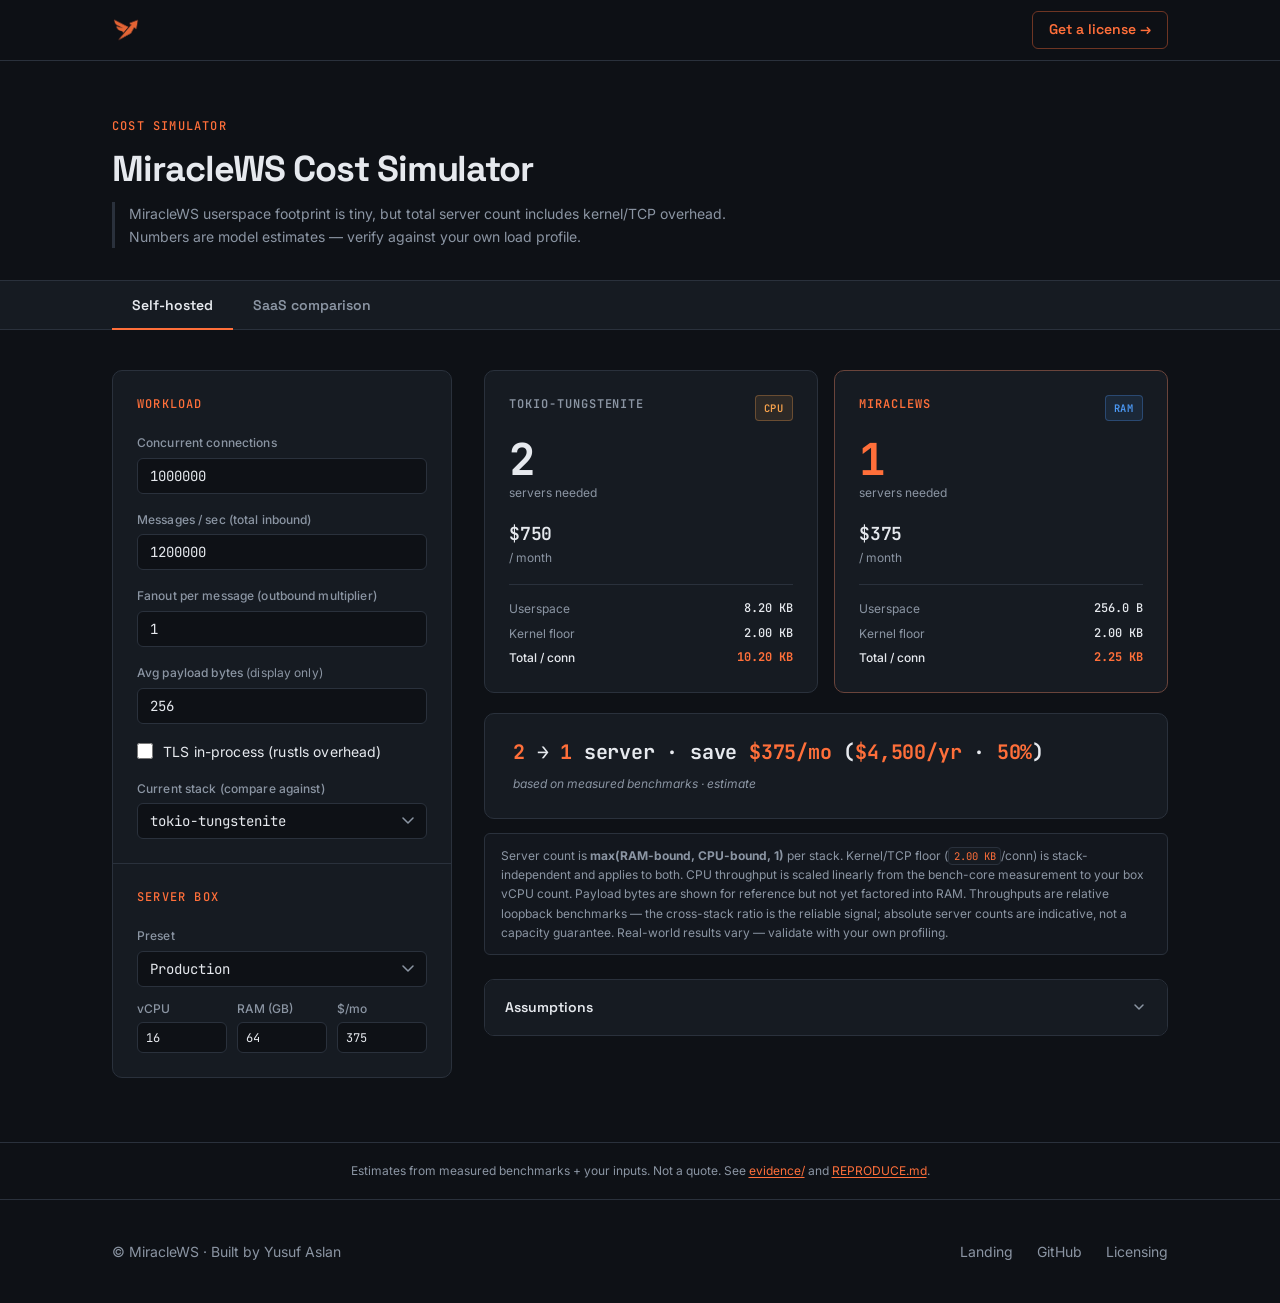
==== commit 275616fb: "fix(cost-sim): honest SaaS $0-per-conn disclosure + loopback caveat + nav focus ring - Fix 1: comput" ====
--- a/docs/cost.html
+++ b/docs/cost.html
@@ -273,6 +273,7 @@
               Kernel/TCP floor (<code id="disc-kern">2 KB</code>/conn) is stack-independent and applies to both.
               CPU throughput is scaled linearly from the bench-core measurement to your box vCPU count.
               Payload bytes are shown for reference but not yet factored into RAM.
+              Throughputs are relative loopback benchmarks &mdash; the cross-stack ratio is the reliable signal; absolute server counts are indicative, not a capacity guarantee.
               Real-world results vary &mdash; validate with your own profiling.
             </p>
 
--- a/docs/style.css
+++ b/docs/style.css
@@ -191,10 +191,14 @@
   transition: color 0.15s ease;
 }
 
-.nav__link:hover,
+.nav__link:hover {
+  color: var(--text);
+}
+
 .nav__link:focus-visible {
   color: var(--text);
-  outline: none;
+  outline: 2px solid var(--accent);
+  outline-offset: 4px;
 }
 
 .nav__cta {
--- a/docs/cost.css
+++ b/docs/cost.css
@@ -793,6 +793,17 @@
   color: var(--muted);
 }
 
+.saas-saving--caution {
+  font-family: var(--font-mono);
+  font-size: var(--text-xs);
+  color: #C8A030;
+  line-height: 1.55;
+}
+
+.saas-provider-card--zero-pconn {
+  border-color: color-mix(in srgb, #C8A030 40%, var(--hairline));
+}
+
 .saas-overhead-note {
   font-size: var(--text-xs);
   color: var(--muted);
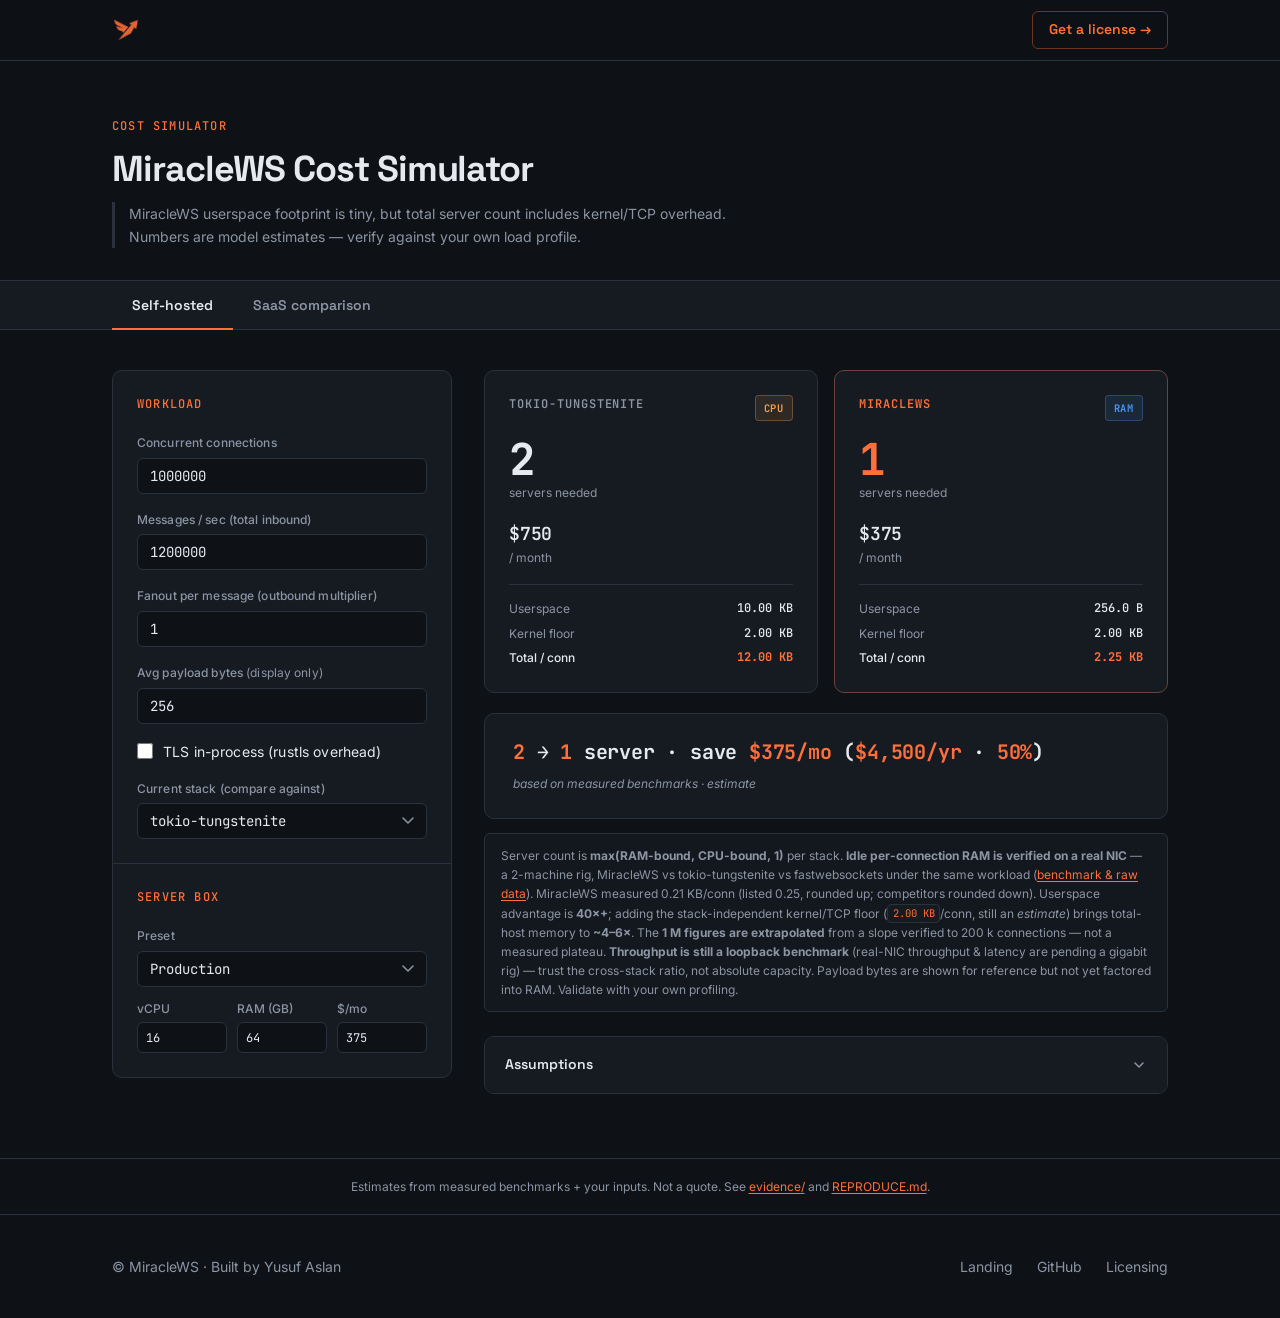
==== commit 64e94862: "cost-sim: bind real-NIC idle-memory benchmark numbers + evidence Idle per-conn RAM verified on a 2-m" ====
--- a/docs/cost.html
+++ b/docs/cost.html
@@ -270,11 +270,10 @@
             <!-- Disclaimer -->
             <p class="cost-disclaimer">
               Server count is <strong>max(RAM-bound, CPU-bound, 1)</strong> per stack.
-              Kernel/TCP floor (<code id="disc-kern">2 KB</code>/conn) is stack-independent and applies to both.
-              CPU throughput is scaled linearly from the bench-core measurement to your box vCPU count.
-              Payload bytes are shown for reference but not yet factored into RAM.
-              Throughputs are relative loopback benchmarks &mdash; the cross-stack ratio is the reliable signal; absolute server counts are indicative, not a capacity guarantee.
-              Real-world results vary &mdash; validate with your own profiling.
+              <strong>Idle per-connection RAM is verified on a real NIC</strong> &mdash; a 2-machine rig, MiracleWS vs tokio-tungstenite vs fastwebsockets under the same workload (<a href="https://github.com/pikyusufaslan/miraclews/tree/main/evidence/rig" target="_blank" rel="noopener">benchmark &amp; raw data</a>). MiracleWS measured 0.21 KB/conn (listed 0.25, rounded up; competitors rounded down). Userspace advantage is <strong>40×+</strong>; adding the stack-independent kernel/TCP floor (<code id="disc-kern">2 KB</code>/conn, still an <em>estimate</em>) brings total-host memory to <strong>~4&ndash;6×</strong>.
+              The <strong>1 M figures are extrapolated</strong> from a slope verified to 200 k connections &mdash; not a measured plateau.
+              <strong>Throughput is still a loopback benchmark</strong> (real-NIC throughput &amp; latency are pending a gigabit rig) &mdash; trust the cross-stack ratio, not absolute capacity. Payload bytes are shown for reference but not yet factored into RAM.
+              Validate with your own profiling.
             </p>
 
             <!-- Collapsible assumptions panel -->
